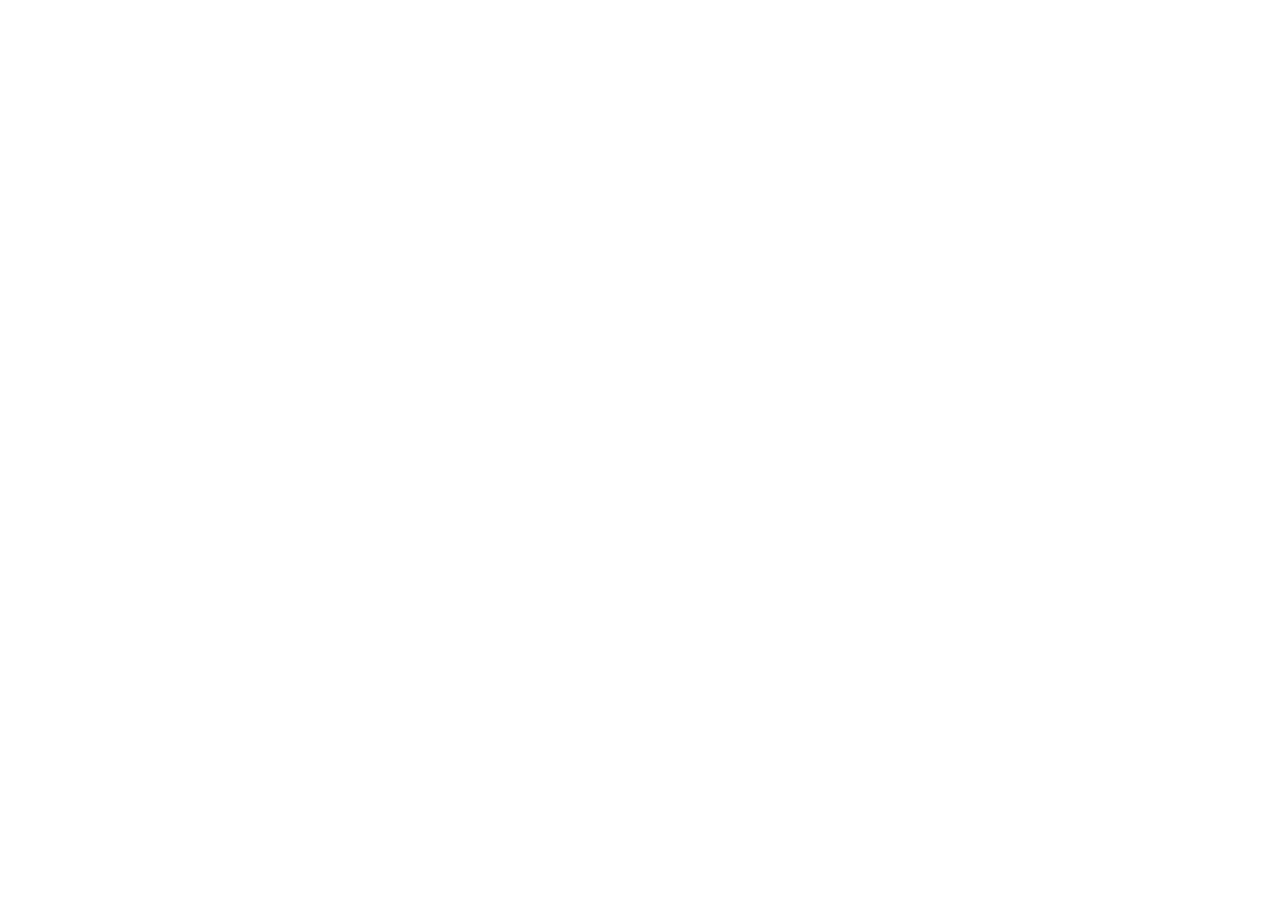
==== index.html @ 5d05cb57 "Grundgerüst erstellt" ====
<!DOCTYPE html>
<html lang="de">

<head>
    <meta charset="UTF-8">
    <meta name="viewport" content="width=device-width, initial-scale=1.0">
    <title>Ernährungsberater</title>
</head>

<body>
    <!-- Leistungsübersicht Vincent-->
    <section>

    </section>
    <!-- Berater & Qualifikationen Ahmad -->
    <section>

    </section>
    <!-- Info über Beratung Dennis-->
    <section>

    </section>
    <!-- Produktsübersicht Shahnam -->
    <section>

    </section>
</body>

</html>
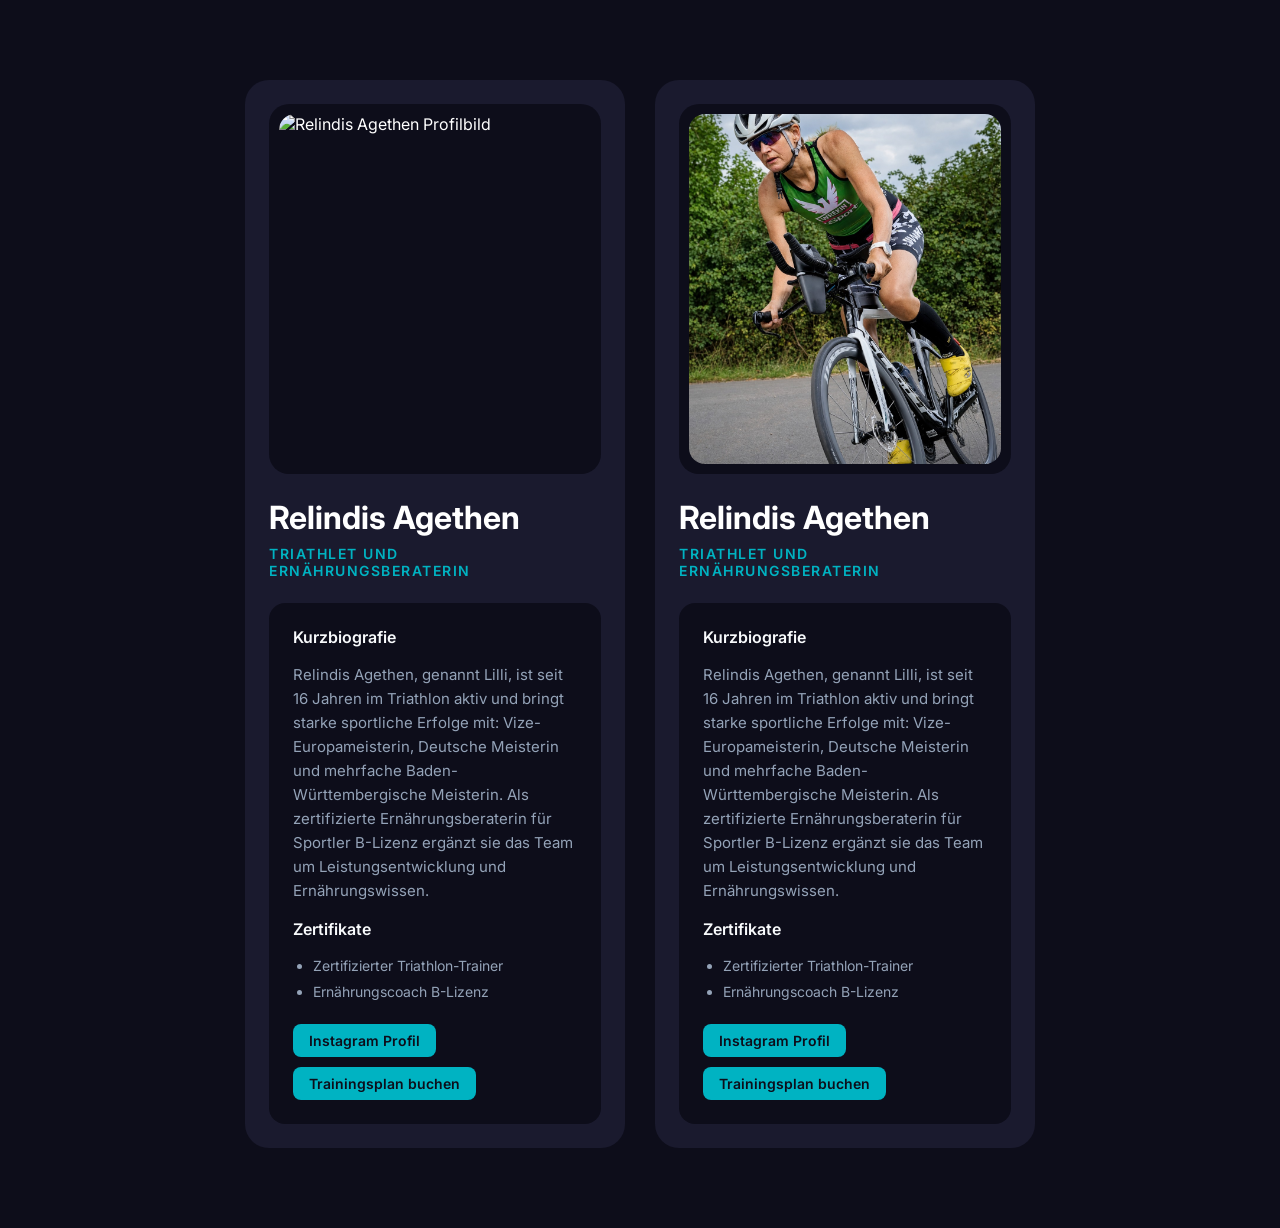
==== commit 3b1541ca: "Beraterseite erstellt" ====
--- a/index.html
+++ b/index.html
@@ -4,26 +4,33 @@
 <head>
     <meta charset="UTF-8">
     <meta name="viewport" content="width=device-width, initial-scale=1.0">
-    <title>Ernährungsberater</title>
+    <title>Ernährungsberater - Tri-hub</title>
+
+    <!-- Typografie: Nur noch Sans-Serif (Inter) geladen -->
+    <link rel="preconnect" href="https://fonts.googleapis.com">
+    <link rel="preconnect" href="https://fonts.gstatic.com" crossorigin>
+    <link href="https://fonts.googleapis.com/css2?family=Inter:wght@400;600;700&display=swap" rel="stylesheet">
+
+    <link rel="stylesheet" href="css/style.css">
 </head>
 
 <body>
     <!-- Leistungsübersicht Vincent-->
-    <section>
+    <section></section>
 
+    <!-- Berater & Qualifikationen -->
+    <section class="berater-section">
+        <!-- Container wird durch berater.js befüllt -->
+        <div class="berater-container" id="berater-container"></div>
     </section>
-    <!-- Berater & Qualifikationen Ahmad -->
-    <section>
 
-    </section>
     <!-- Info über Beratung Dennis-->
-    <section>
+    <section></section>
 
-    </section>
     <!-- Produktsübersicht Shahnam -->
-    <section>
+    <section></section>
 
-    </section>
+    <script src="js/berater.js"></script>
 </body>
 
 </html>
--- a/css/style.css
+++ b/css/style.css
@@ -0,0 +1,137 @@
+/* Globale Design-Variablen */
+:root {
+    --bg-dark-1: #0d0d1a;
+    --bg-dark-2: #1a1a2e;
+    --accent-teal: #00B3C2;
+
+    --text-white: #ffffff;
+    --text-lightgray: #F8FAFC;
+    --text-muted: #94A3B8;
+
+    --font-display: 'Inter', system-ui, sans-serif;
+    --font-body: 'Inter', system-ui, sans-serif;
+}
+
+body {
+    margin: 0;
+    padding: 0;
+    font-family: var(--font-body);
+    background-color: var(--bg-dark-1);
+    color: var(--text-white);
+}
+
+.berater-section {
+    padding: 80px 20px;
+    display: flex;
+    justify-content: center;
+}
+
+.berater-container {
+    display: flex;
+    gap: 30px;
+    max-width: 1000px;
+    flex-wrap: wrap;
+    justify-content: center;
+}
+
+.berater-card {
+    background-color: var(--bg-dark-2);
+    border-radius: 24px;
+    padding: 24px;
+    width: 380px;
+    box-sizing: border-box;
+    display: flex;
+    flex-direction: column;
+}
+
+.berater-image-wrapper {
+    background-color: var(--bg-dark-1);
+    border-radius: 20px;
+    padding: 10px;
+    margin-bottom: 24px;
+}
+
+.berater-image-wrapper img {
+    width: 100%;
+    height: 350px;
+    object-fit: cover;
+    border-radius: 16px;
+    display: block;
+}
+
+.berater-name {
+    margin: 0 0 8px 0;
+    font-family: var(--font-display);
+    font-size: 32px;
+    font-weight: 700;
+    color: var(--text-white);
+}
+
+.berater-rolle {
+    margin: 0 0 24px 0;
+    font-family: var(--font-body);
+    font-size: 14px;
+    color: var(--accent-teal);
+    text-transform: uppercase;
+    letter-spacing: 1.5px;
+    font-weight: 600;
+}
+
+.berater-bio-box {
+    background-color: var(--bg-dark-1);
+    border-radius: 16px;
+    padding: 24px;
+    flex-grow: 1;
+}
+
+.bio-title {
+    margin: 0 0 16px 0;
+    font-size: 16px;
+    font-weight: 600;
+    color: var(--text-lightgray);
+}
+
+.bio-text {
+    margin: 0;
+    font-size: 15px;
+    line-height: 1.6;
+    color: var(--text-muted);
+}
+
+/* Styling für dynamische Listen (Zertifikate) */
+.berater-liste {
+    margin: 8px 0 0 0;
+    padding-left: 20px;
+    color: var(--text-muted);
+    font-size: 14px;
+    line-height: 1.6;
+}
+
+.berater-liste li {
+    margin-bottom: 4px;
+}
+
+/* Styling für dynamische Links (Buttons) */
+.berater-links {
+    margin-top: 20px;
+    display: flex;
+    flex-wrap: wrap;
+    gap: 10px;
+}
+
+.berater-link-btn {
+    display: inline-block;
+    background-color: var(--accent-teal);
+    color: var(--bg-dark-1);
+    text-decoration: none;
+    padding: 8px 16px;
+    border-radius: 8px;
+    font-size: 14px;
+    font-weight: 600;
+    transition: background-color 0.3s ease;
+}
+
+.berater-link-btn:hover {
+    background-color: #0d9668;
+    color: #ffffff;
+}
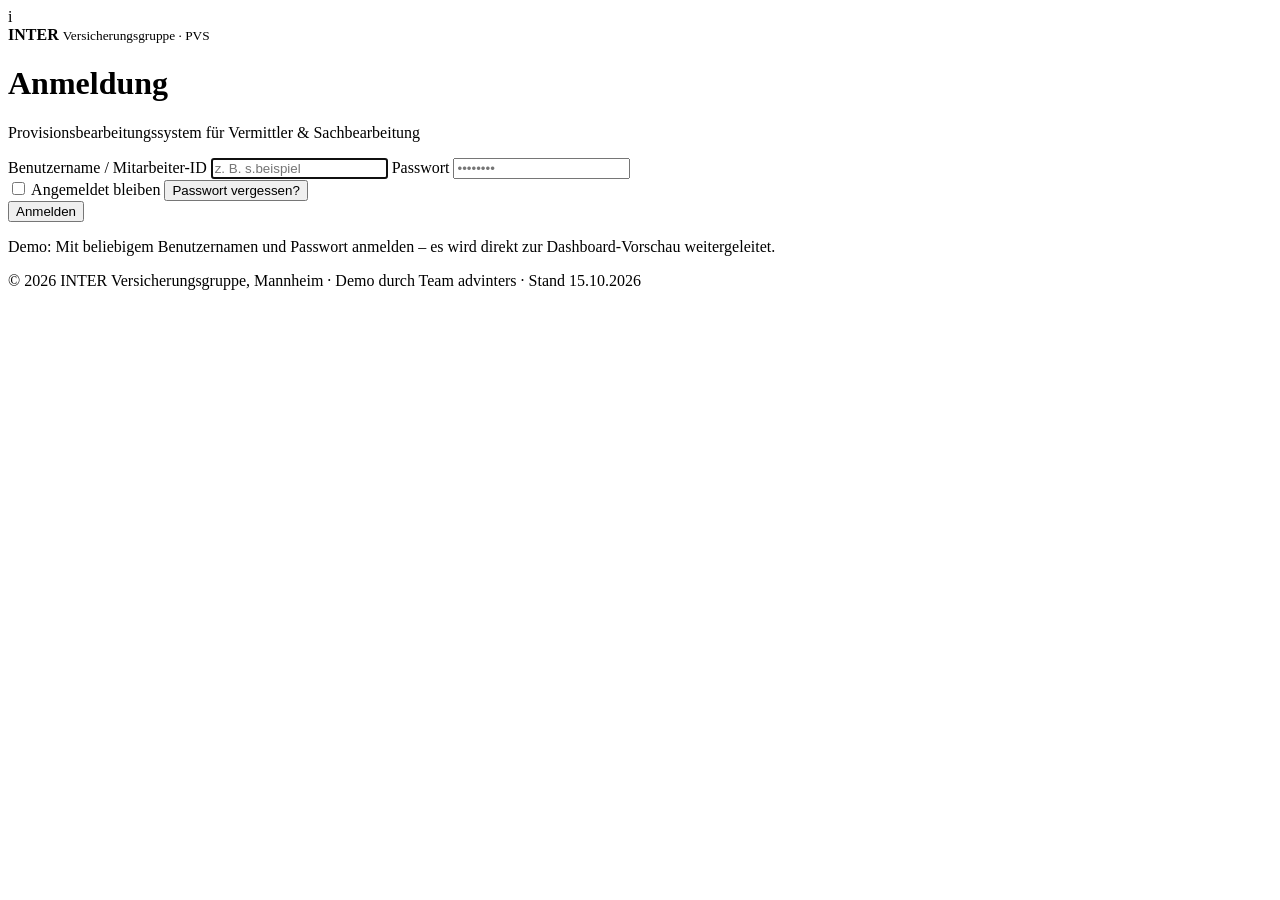
==== commit 58644b68: "Add files via upload" ====
--- a/index.html
+++ b/index.html
@@ -1,36 +1,60 @@
 <!DOCTYPE html>
 <html lang="de">
+<head>
+  <meta charset="UTF-8">
+  <meta name="viewport" content="width=device-width, initial-scale=1.0">
+  <meta name="description" content="PVS – Provisionsbearbeitungssystem · Anmeldung (Demo)">
+  <title>PVS · Anmeldung – INTER Versicherungsgruppe</title>
+  <link rel="stylesheet" href="css/styles.css">
+</head>
+<body class="login-page">
 
-<head>
-    <meta charset="UTF-8">
-    <meta name="viewport" content="width=device-width, initial-scale=1.0">
-    <title>Ernährungsberater - Tri-hub</title>
+  <main class="login-wrap">
+    <div class="login-card">
 
-    <!-- Typografie: Nur noch Sans-Serif (Inter) geladen -->
-    <link rel="preconnect" href="https://fonts.googleapis.com">
-    <link rel="preconnect" href="https://fonts.gstatic.com" crossorigin>
-    <link href="https://fonts.googleapis.com/css2?family=Inter:wght@400;600;700&display=swap" rel="stylesheet">
+      <!-- Markenbereich: Logo-Platzhalter (Markenfreigabe ausstehend) -->
+      <div class="brand">
+        <span class="mark" aria-hidden="true">i</span>
+        <div>
+          <b>INTER</b>
+          <small>Versicherungsgruppe · PVS</small>
+        </div>
+      </div>
 
-    <link rel="stylesheet" href="css/style.css">
-</head>
+      <h1>Anmeldung</h1>
+      <p class="login-sub">Provisionsbearbeitungssystem für Vermittler &amp; Sachbearbeitung</p>
 
-<body>
-    <!-- Leistungsübersicht Vincent-->
-    <section></section>
+      <!-- Demo-Login: leitet mit beliebigen Daten zum Dashboard weiter -->
+      <form id="login-form">
+        <label class="field">
+          Benutzername / Mitarbeiter-ID
+          <input type="text" name="user" placeholder="z. B. s.beispiel" required autofocus autocomplete="username">
+        </label>
 
-    <!-- Berater & Qualifikationen -->
-    <section class="berater-section">
-        <!-- Container wird durch berater.js befüllt -->
-        <div class="berater-container" id="berater-container"></div>
-    </section>
+        <label class="field">
+          Passwort
+          <input type="password" name="pass" placeholder="••••••••" required autocomplete="current-password">
+        </label>
 
-    <!-- Info über Beratung Dennis-->
-    <section></section>
+        <div class="login-row">
+          <label class="check"><input type="checkbox" name="remember"> Angemeldet bleiben</label>
+          <!-- TODO: Passwort-Reset folgt mit den Anforderungen (nicht im Demo-Umfang) -->
+          <button type="button" class="link-btn" id="passwordHelpBtn">Passwort vergessen?</button>
+        </div>
 
-    <!-- Produktsübersicht Shahnam -->
-    <section></section>
+        <button type="submit" class="btn btn-primary btn-block">Anmelden</button>
+      </form>
 
-    <script src="js/berater.js"></script>
+      <p class="demo-hint">
+        Demo: Mit beliebigem Benutzernamen und Passwort anmelden – es wird direkt zur Dashboard-Vorschau weitergeleitet.
+      </p>
+    </div>
+
+    <footer class="login-footer">
+      © 2026 INTER Versicherungsgruppe, Mannheim · Demo durch Team advinters · Stand 15.10.2026
+    </footer>
+  </main>
+
+  <script src="js/main.js"></script>
 </body>
-
-</html>+</html>
